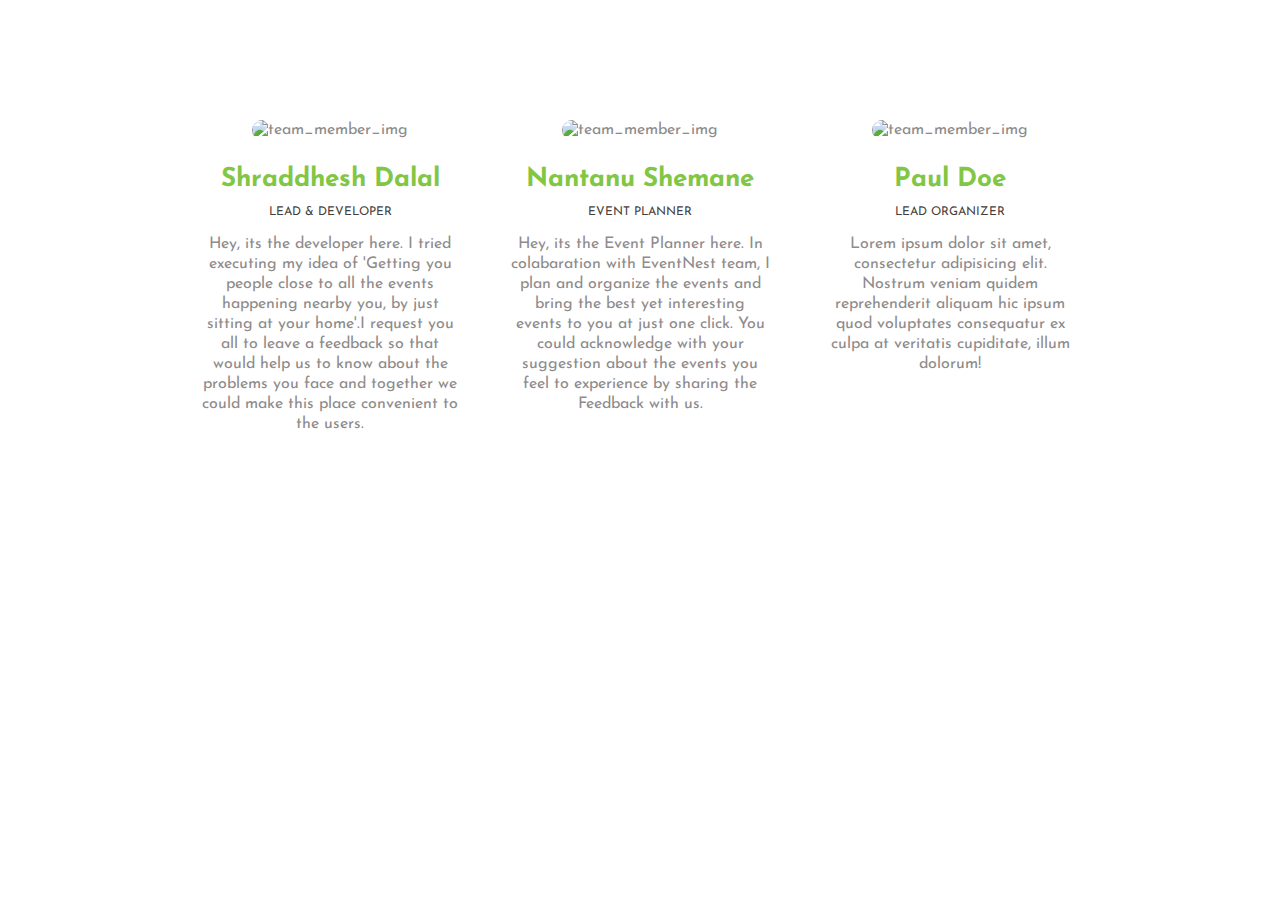
==== about.html @ 22f9743a "Add files via upload" ====
<!DOCTYPE html>
<html lang="en">
  <head>
    <meta charset="UTF-8" />
    <meta name="viewport" content="width=device-width, initial-scale=1.0" />
    <title>About</title>
    <link rel="stylesheet" href="about.css" />
  </head>
  <body>
    <section></section>
    </section>
    <div class="wrapper">
      <h1>Our Team</h1>
      <div class="team">
        <div class="team_member">
            <div class="team_img">
                <img src="memb1.jpeg" alt="team_member_img" width="200px" height="200px" style="border-radius: 100px;">
            </div>
          <h3>Shraddhesh Dalal</h3>
          <p class="role">Lead & Developer</p>
          <p>
            Hey, its the developer here. I tried executing my idea of 'Getting you people close to all the events happening nearby you, by just sitting at your home'.I request you all to leave a feedback so that would help us to know about the problems you face and together we could make this place convenient to the users.
          </p>
        </div>
        <div class="team_member">
            <div class="team_img">
                <img src="memb2.jpeg" alt="team_member_img" width="200px" height="200px" style="border-radius: 100px;">
            </div>
          <h3>Nantanu Shemane</h3>
          <p class="role">Event Planner</p>
          <p>
            Hey, its the Event Planner here. In colabaration with EventNest team, I plan and organize the events and bring the best yet interesting events to you at just one click. You could acknowledge with your suggestion about the events you feel to experience by sharing the Feedback with us.
          </p>
        </div>
        <div class="team_member">
            <div class="team_img">
                <img src="mem3.jpeg" alt="team_member_img" width="200px" height="200px" style="border-radius: 100px;">
            </div>
            <h3>Paul Doe</h3>
          <p class="role">Lead Organizer</p>
          <p>
            Lorem ipsum dolor sit amet, consectetur adipisicing elit. Nostrum
            veniam quidem reprehenderit aliquam hic ipsum quod voluptates
            consequatur ex culpa at veritatis cupiditate, illum dolorum!
          </p>
        </div>
        </div>
      </div>
    </div>
  </body>
</html>
---- about.css ----
@import url("https://fonts.googleapis.com/css?family=Allura | Josefin+Sans");
* {
  margin: 0;
  padding: 0;
  box-sizing: border-box;
}
body {
  font-family: "Josefin Sans", sans-serif;
}
section {
  position: absolute;
  height: 100%;
  width: 100%;
  background-image: url(neil-su-8eXD21d-CU8-unsplash.jpg);
  background-size: cover;
  filter: blur(2px) brightness(50%);
  z-index: -1;
}
.wrapper h1 {
  font-family: "Allura", cursive;
  font-size: 52px;
  color: white;
  margin-bottom: 30px;
  text-align: center;
  z-index: 1000;
}
.team {
  display: flex;
  text-align: center;
  width: auto;
  justify-content: center;
}
.team .team_member {
  background: #fff;
  margin: 5px;
  margin-bottom: 50px;
  width: 300px;
  padding: 20px;
  line-height: 20px;
  color: #8e8b8b;
  position: relative;
}
.team .team_member h3 {
  color: #81c644;
  font-size: 26px;
  margin-top: 30px;
}
.team .team_member p.role {
  color: #444040;
  font-size: 12px;
  text-transform: uppercase;
  margin: 12px 0;
}
.team.team_member.team_img {
  width: 100px;
  height: 100px;
  border-radius: 50%;
  position: absolute;
  top: -50px;
  left: 50%;
  transform: translateX(-50%);
  background: #fff;
}
.team .team_member.team_img img {
  width: 100px;
  height: 100px;
  padding: 10px;
}
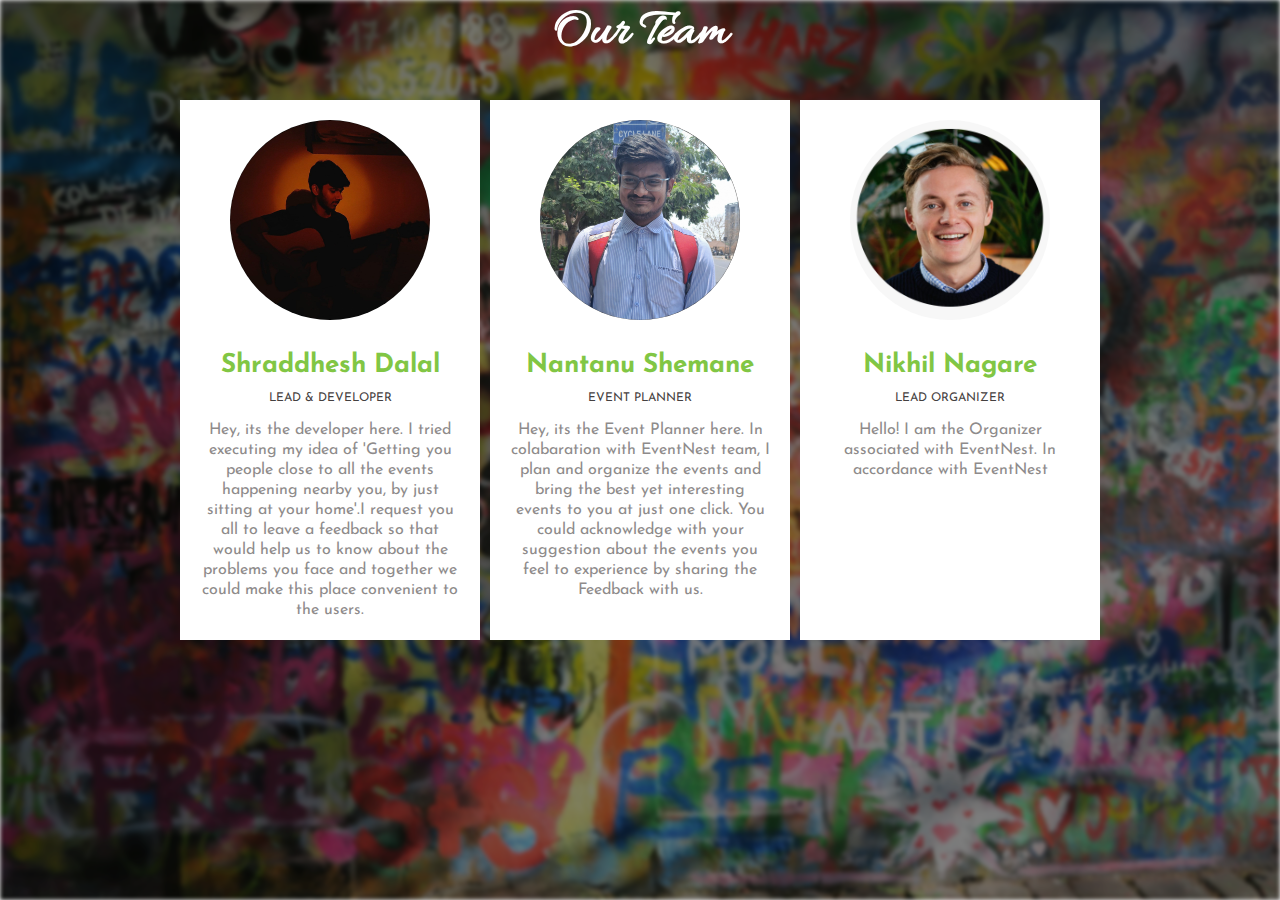
==== commit 7d8400d9: "Add files via upload" ====
--- a/about.html
+++ b/about.html
@@ -36,12 +36,10 @@
             <div class="team_img">
                 <img src="mem3.jpeg" alt="team_member_img" width="200px" height="200px" style="border-radius: 100px;">
             </div>
-            <h3>Paul Doe</h3>
+            <h3>Nikhil Nagare</h3>
           <p class="role">Lead Organizer</p>
           <p>
-            Lorem ipsum dolor sit amet, consectetur adipisicing elit. Nostrum
-            veniam quidem reprehenderit aliquam hic ipsum quod voluptates
-            consequatur ex culpa at veritatis cupiditate, illum dolorum!
+           Hello! I am the Organizer associated with EventNest. In accordance with EventNest
           </p>
         </div>
         </div>
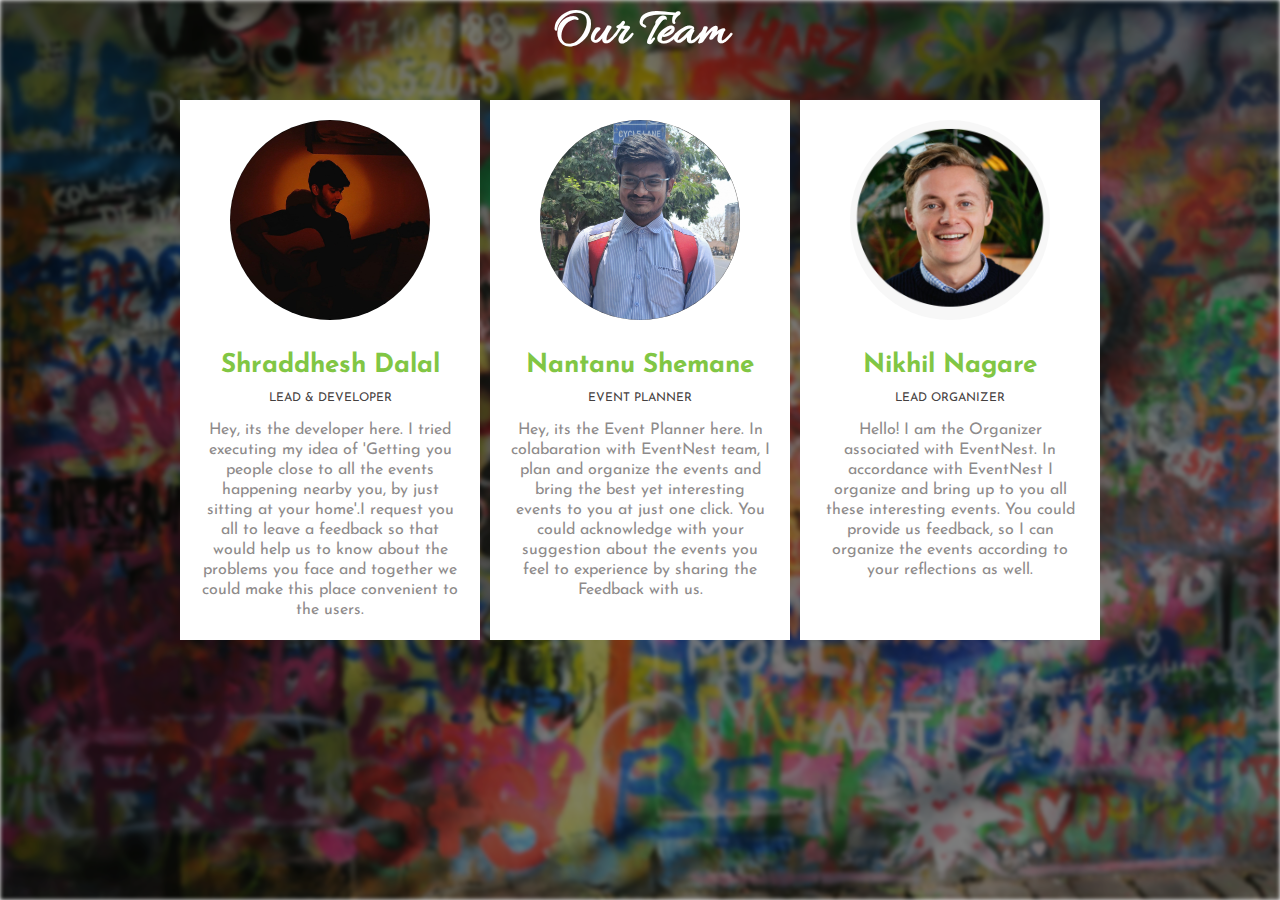
==== commit eeeec50c: "Update about.html" ====
--- a/about.html
+++ b/about.html
@@ -39,7 +39,7 @@
             <h3>Nikhil Nagare</h3>
           <p class="role">Lead Organizer</p>
           <p>
-           Hello! I am the Organizer associated with EventNest. In accordance with EventNest
+           Hello! I am the Organizer associated with EventNest. In accordance with EventNest I organize and bring up to you all these interesting events. You could provide us feedback, so I can organize the events according to your reflections as well. 
           </p>
         </div>
         </div>
